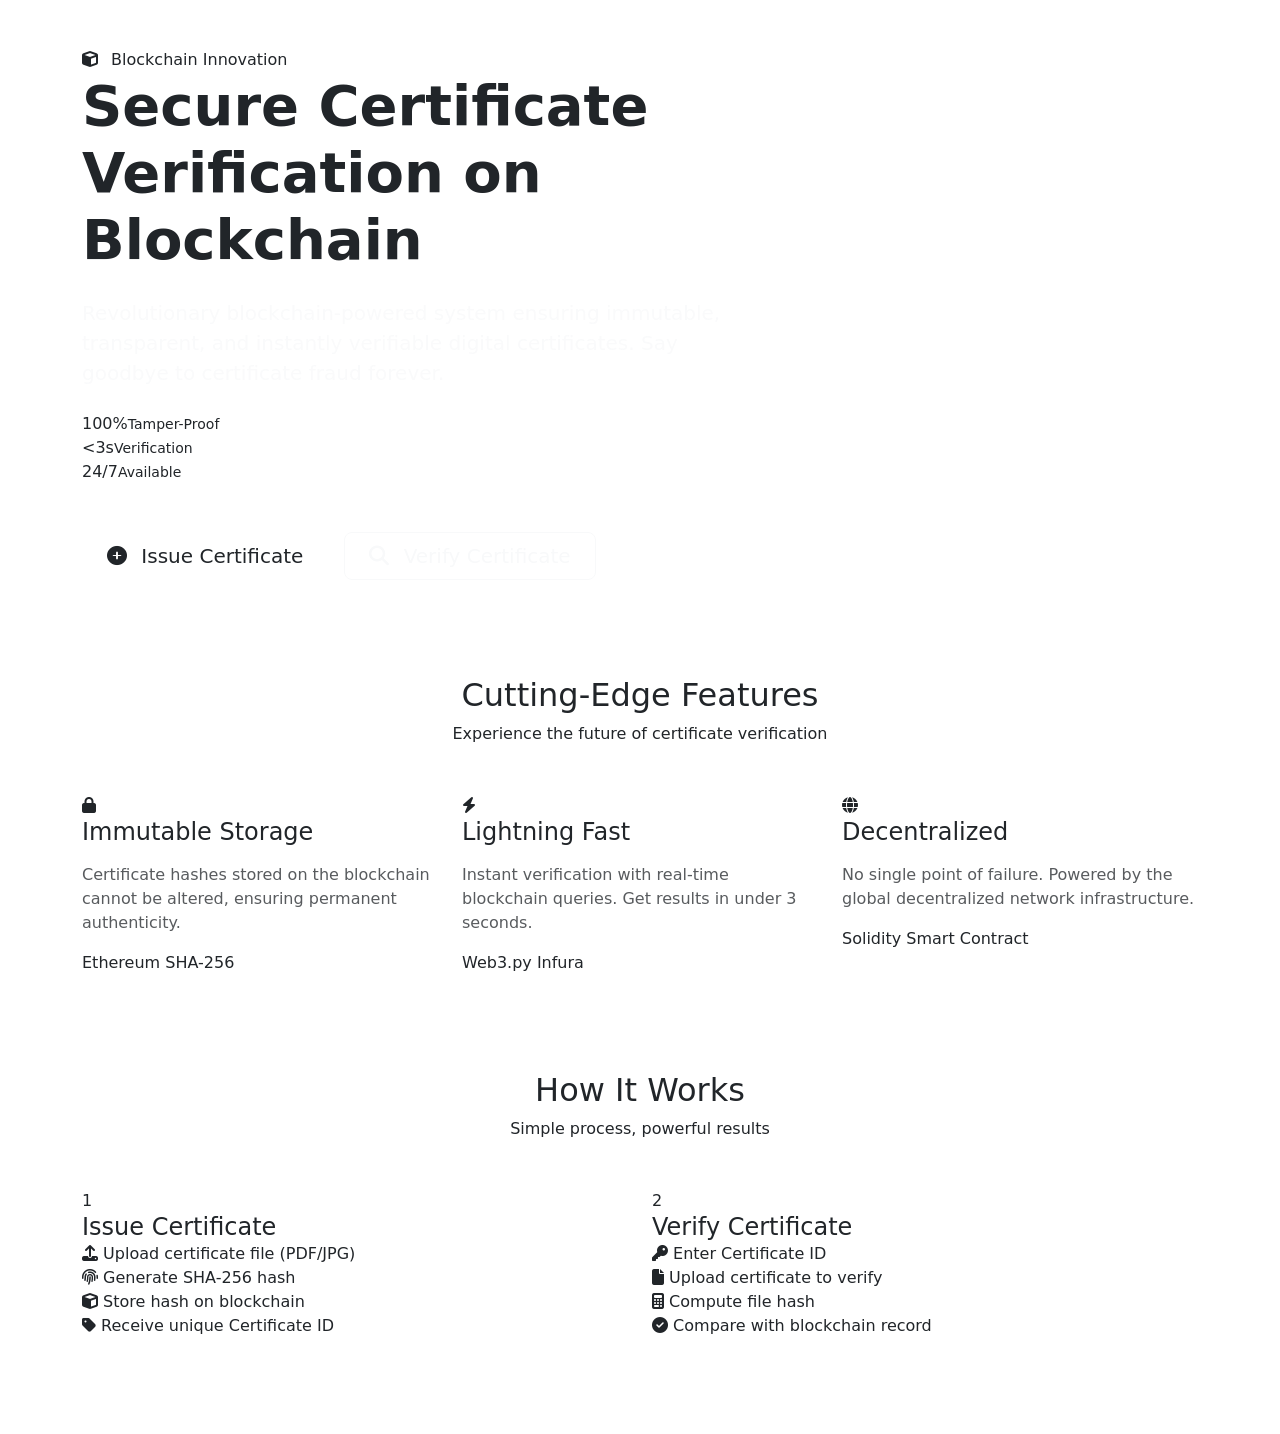
==== index.html @ f1cf45fb "Create index.html" ====
<!DOCTYPE html>
<html lang="en">
<head>
  <meta charset="UTF-8">
  <meta name="viewport" content="width=device-width, initial-scale=1.0">
  <title>SECURE-Cert - Blockchain Certificate Verification</title>

  <!-- Bootstrap 5 CSS -->
  <link href="https://cdn.jsdelivr.net/npm/bootstrap@5.3.3/dist/css/bootstrap.min.css" rel="stylesheet">
  <!-- FontAwesome Icons -->
  <link rel="stylesheet" href="https://cdnjs.cloudflare.com/ajax/libs/font-awesome/6.4.0/css/all.min.css">
  <!-- AOS Animation Library -->
  <link href="https://unpkg.com/aos@2.3.1/dist/aos.css" rel="stylesheet">
  <!-- Your Custom Style -->
  <link rel="stylesheet" href="style.css">
</head>
<body>

  <!-- Hero Section -->
  <section class="hero-section position-relative">
    <!-- 3D Animated Background -->
    <div class="animation-bg d-none d-md-block">
      <div class="icontainer">
        <div class="holder"><div class="box"></div></div>
        <div class="holder"><div class="box"></div></div>
        <div class="holder"><div class="box"></div></div>
      </div>
    </div>

    <div class="container position-relative" style="z-index: 2;">
      <div class="row align-items-center min-vh-75 py-5">
        <div class="col-lg-7" data-aos="fade-right">
          <div class="hero-badge">
            <i class="fas fa-cube me-2"></i> Blockchain Innovation
          </div>
          
          <h1 class="display-4 fw-bold mb-4">
            Secure Certificate <br>
            <span class="gradient-text">Verification</span> on Blockchain
          </h1>
          
          <p class="lead mb-4 text-light opacity-75">
            Revolutionary blockchain-powered system ensuring immutable, transparent, and instantly verifiable digital certificates. Say goodbye to certificate fraud forever.
          </p>
          
          <div class="hero-stats mb-5">
            <div class="stat"><span class="stat-number">100%</span><small>Tamper-Proof</small></div>
            <div class="stat"><span class="stat-number">&lt;3s</span><small>Verification</small></div>
            <div class="stat"><span class="stat-number">24/7</span><small>Available</small></div>
          </div>
          
          <div class="d-flex gap-3 flex-wrap">
            <a href="issue.html" class="btn hero-btn btn-lg px-4">
              <i class="fas fa-plus-circle me-2"></i> Issue Certificate
            </a>
            <a href="verify.html" class="btn btn-outline-light btn-lg px-4">
              <i class="fas fa-search me-2"></i> Verify Certificate
            </a>
          </div>
        </div>
      </div>
    </div>
  </section>

  <!-- Features Section -->
  <section class="py-5" style="background-color: var(--black-bg);">
    <div class="container">
      <div class="text-center mb-5" data-aos="fade-up">
        <h2 class="section-title">Cutting-Edge Features</h2>
        <p class="section-subtitle">Experience the future of certificate verification</p>
      </div>
      
      <div class="row g-4">
        <div class="col-lg-4 col-md-6" data-aos="fade-up" data-aos-delay="100">
          <div class="feature-card">
            <i class="fas fa-lock feature-icon"></i>
            <h4 class="mb-3">Immutable Storage</h4>
            <p class="opacity-75">Certificate hashes stored on the blockchain cannot be altered, ensuring permanent authenticity.</p>
            <div class="mt-3">
              <span class="tech-tag">Ethereum</span>
              <span class="tech-tag">SHA-256</span>
            </div>
          </div>
        </div>
        
        <div class="col-lg-4 col-md-6" data-aos="fade-up" data-aos-delay="200">
          <div class="feature-card">
            <i class="fas fa-bolt feature-icon"></i>
            <h4 class="mb-3">Lightning Fast</h4>
            <p class="opacity-75">Instant verification with real-time blockchain queries. Get results in under 3 seconds.</p>
            <div class="mt-3">
              <span class="tech-tag">Web3.py</span>
              <span class="tech-tag">Infura</span>
            </div>
          </div>
        </div>
        
        <div class="col-lg-4 col-md-6" data-aos="fade-up" data-aos-delay="300">
          <div class="feature-card">
            <i class="fas fa-globe feature-icon"></i>
            <h4 class="mb-3">Decentralized</h4>
            <p class="opacity-75">No single point of failure. Powered by the global decentralized network infrastructure.</p>
            <div class="mt-3">
              <span class="tech-tag">Solidity</span>
              <span class="tech-tag">Smart Contract</span>
            </div>
          </div>
        </div>
      </div>
    </div>
  </section>

  <!-- How It Works Section -->
  <section class="py-5" style="background-color: var(--black-bg);">
    <div class="container pb-5">
      <div class="text-center mb-5" data-aos="fade-up">
        <h2 class="section-title">How It Works</h2>
        <p class="section-subtitle">Simple process, powerful results</p>
      </div>
      
      <div class="row g-4">
        <!-- Issue Process -->
        <div class="col-lg-6" data-aos="fade-right">
          <div class="process-card">
            <div class="process-header">
              <div class="process-number">1</div>
              <h4 class="m-0">Issue Certificate</h4>
            </div>
            <div class="step"><i class="fas fa-upload step-icon"></i> Upload certificate file (PDF/JPG)</div>
            <div class="step"><i class="fas fa-fingerprint step-icon"></i> Generate SHA-256 hash</div>
            <div class="step"><i class="fas fa-cube step-icon"></i> Store hash on blockchain</div>
            <div class="step mb-0"><i class="fas fa-tag step-icon"></i> Receive unique Certificate ID</div>
          </div>
        </div>
        
        <!-- Verify Process -->
        <div class="col-lg-6" data-aos="fade-left">
          <div class="process-card">
            <div class="process-header">
              <div class="process-number">2</div>
              <h4 class="m-0">Verify Certificate</h4>
            </div>
            <div class="step"><i class="fas fa-key step-icon"></i> Enter Certificate ID</div>
            <div class="step"><i class="fas fa-file step-icon"></i> Upload certificate to verify</div>
            <div class="step"><i class="fas fa-calculator step-icon"></i> Compute file hash</div>
            <div class="step mb-0"><i class="fas fa-check-circle step-icon"></i> Compare with blockchain record</div>
          </div>
        </div>
      </div>
    </div>
  </section>

  <!-- Scripts -->
  <script src="https://cdn.jsdelivr.net/npm/bootstrap@5.3.3/dist/js/bootstrap.bundle.min.js"></script>
  <script src="https://unpkg.com/aos@2.3.1/dist/aos.js"></script>
  <script>
    AOS.init({
      duration: 800,
      once: true
    });
  </script>
</body>
</html>
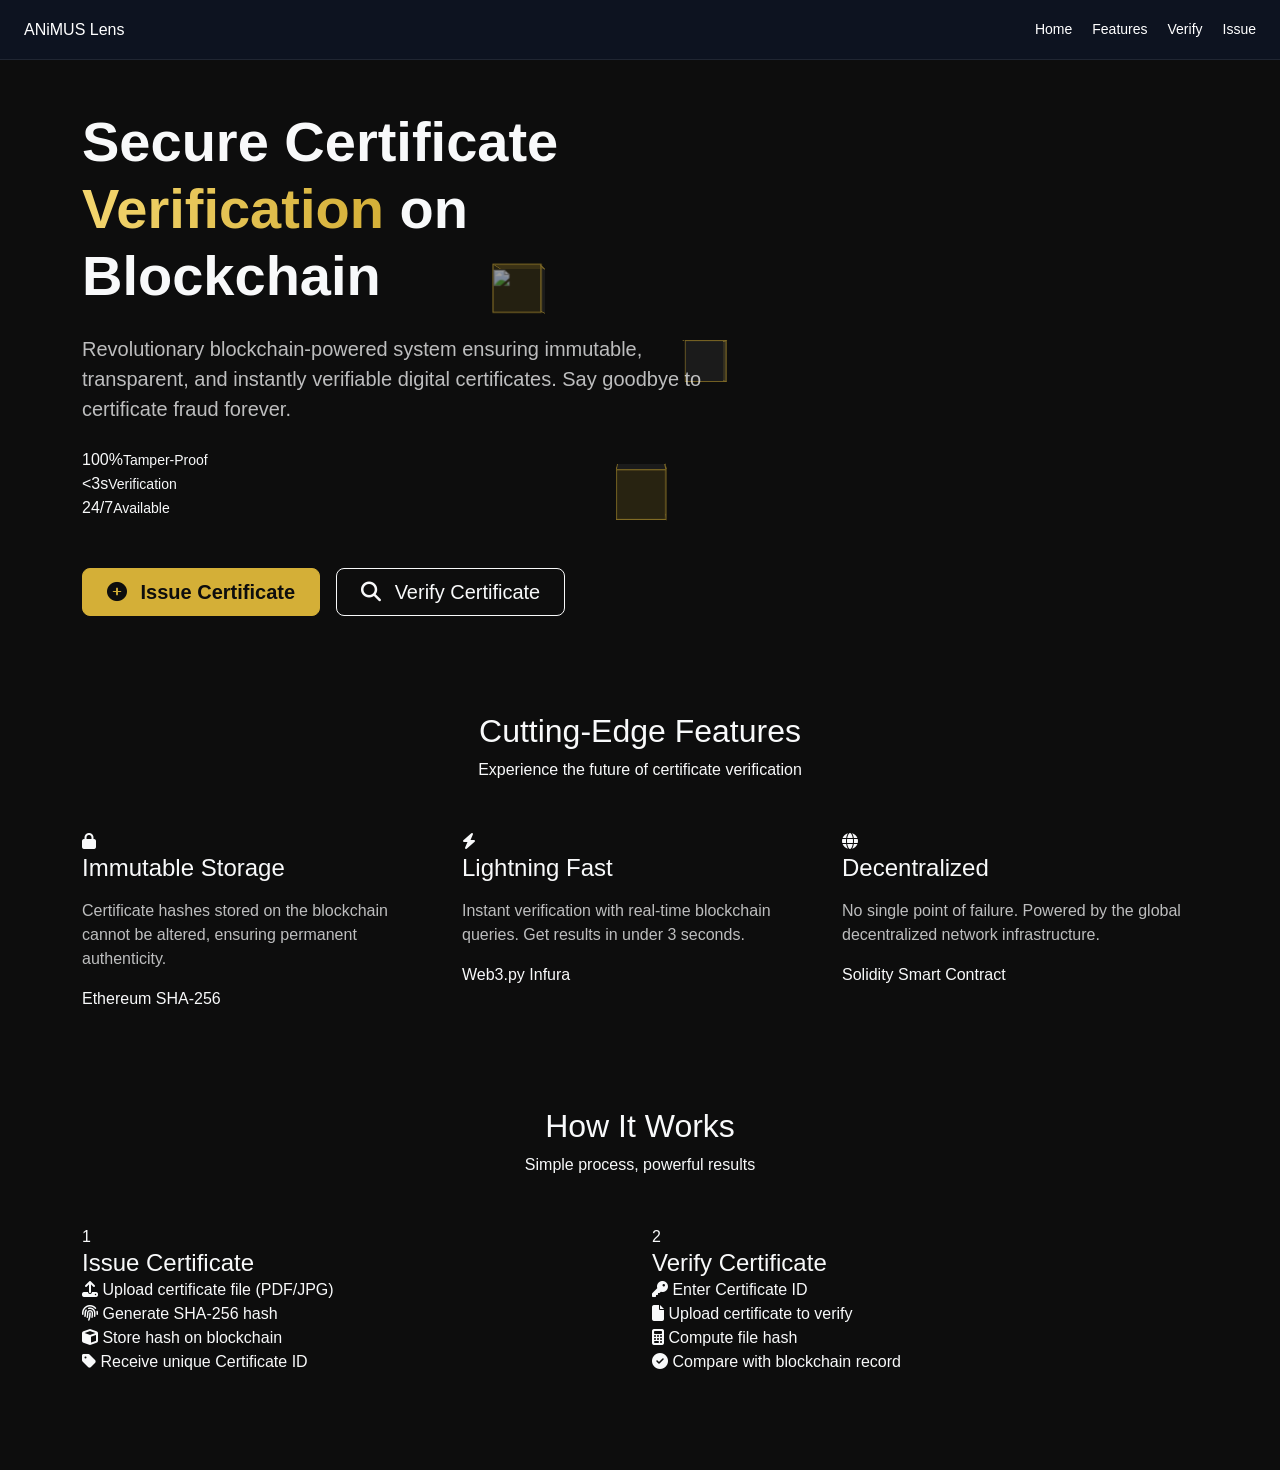
==== commit dc82ead4: "removed ai slops Added a menubar with navigation links and updated the hero section." ====
--- a/index.html
+++ b/index.html
@@ -15,13 +15,22 @@
   <link rel="stylesheet" href="style.css">
 </head>
 <body>
+  <div class="menubar" style="width:100%; height:60px; background:#0d1320; border-bottom:1px solid rgba(255,255,255,0.08); display:flex; align-items:center; justify-content:space-between; padding:0 24px; box-sizing:border-box; color:#fff;">
+    <div>ANiMUS Lens</div>
+    <div style="display:flex; gap:20px; font-size:14px;">
+      <span>Home</span>
+      <span>Features</span>
+      <span>Verify</span>
+      <span>Issue</span>
+    </div>
+  </div>
 
   <!-- Hero Section -->
   <section class="hero-section position-relative">
     <!-- 3D Animated Background -->
     <div class="animation-bg d-none d-md-block">
       <div class="icontainer">
-        <div class="holder"><div class="box"></div></div>
+        <div class="holder"><div class="box"><img src="animus_logo.png"></div></div>
         <div class="holder"><div class="box"></div></div>
         <div class="holder"><div class="box"></div></div>
       </div>
@@ -30,10 +39,6 @@
     <div class="container position-relative" style="z-index: 2;">
       <div class="row align-items-center min-vh-75 py-5">
         <div class="col-lg-7" data-aos="fade-right">
-          <div class="hero-badge">
-            <i class="fas fa-cube me-2"></i> Blockchain Innovation
-          </div>
-          
           <h1 class="display-4 fw-bold mb-4">
             Secure Certificate <br>
             <span class="gradient-text">Verification</span> on Blockchain
--- a/style.css
+++ b/style.css
@@ -0,0 +1,1263 @@
+/* =========================================
+   Theme Variables (Gold, Black, White)
+========================================= */
+:root {
+  --black-bg: #0d0d0d;
+  --black-card: #171717;
+  --black-elevated: #212121;
+  --white-text: #f8f9fa;
+  --gold-primary: #d4af37;
+  --gold-light: #f3d56e;
+  --gold-dark: #aa8c2c;
+  --transition: all 0.3s ease;
+}
+
+body {
+  background-color: var(--black-bg);
+  color: var(--white-text);
+  font-family: 'Segoe UI', -apple-system, BlinkMacSystemFont, Roboto, sans-serif;
+  overflow-x: hidden;
+  margin: 0;
+}
+
+/* =========================================
+   Typography & Shared Utilities
+========================================= */
+.gradient-text {
+  background: linear-gradient(90deg, var(--gold-light), var(--gold-primary));
+  -webkit-background-clip: text;
+  background-clip: text;
+  -webkit-text-fill-color: transparent;
+  color: transparent;
+}
+
+.hero-badge {
+  display: inline-block;
+  padding: 0.5rem 1.25rem;
+  background: rgba(212, 175, 55, 0.1);
+  color: var(--gold-primary);
+  border: 1px solid var(--gold-primary);
+  border-radius: 50px;
+  margin-bottom: 1.25rem;
+  font-weight: 600;
+  font-size: 0.9rem;
+  letter-spacing: 0.5px;
+}
+
+.hero-btn {
+  background: var(--gold-primary);
+  color: var(--black-bg);
+  border: 1px solid var(--gold-primary);
+  font-weight: 600;
+  transition: var(--transition);
+}
+
+.hero-btn:hover:not(:disabled) {
+  background: var(--gold-light);
+  border-color: var(--gold-light);
+  color: #000;
+  transform: translateY(-2px);
+  box-shadow: 0 6px 20px rgba(212, 175, 55, 0.3);
+}
+
+.hero-btn:disabled {
+  background: #333333;
+  border-color: #444444;
+  color: #777777;
+  cursor: not-allowed;
+}
+
+/* =========================================
+   Hero & 3D Animation Background
+========================================= */
+.animation-hero {
+  position: relative;
+  width: 100%;
+  background: linear-gradient(180deg, #050505 0%, var(--black-bg) 100%);
+  overflow: hidden;
+  display: flex;
+  flex-direction: column;
+  justify-content: center;
+  align-items: center;
+  padding: 5rem 1rem;
+  min-height: 48vh;
+}
+
+.animation-bg {
+  position: absolute;
+  top: 0;
+  left: 0;
+  width: 100%;
+  height: 100%;
+  z-index: 0;
+  pointer-events: none;
+  opacity: 0.6;
+}
+
+.icontainer {
+  position: absolute;
+  top: 50%;
+  left: 50%;
+  transform: translate(-50%, -50%);
+  perspective: 1000px;
+  transform-style: preserve-3d;
+  width: 18em;
+  height: 18em;
+}
+
+.holder {
+  position: absolute;
+  top: 50%;
+  left: 50%;
+  transform-style: preserve-3d;
+  width: 100%;
+  height: 100%;
+}
+
+.holder:nth-child(1) { transform: translate(-50%, -50%) translate3d(0, 3em, 1.5em); }
+.holder:nth-child(2) { transform: translate(-50%, -50%) rotateY(-90deg) rotateX(90deg) translate3d(0, 3em, 1.5em); }
+.holder:nth-child(3) { transform: translate(-50%, -50%) rotateZ(-90deg) rotateX(-90deg) translate3d(0, 3em, 1.5em); }
+
+.box {
+  position: absolute;
+  top: 0;
+  left: 0;
+  transform-style: preserve-3d;
+  animation: ani-box 6s infinite ease-in-out;
+  width: 3em;
+  height: 3em;
+  background-color: rgba(212, 175, 55, 0.2);
+  border: 1px solid var(--gold-primary);
+}
+
+.box:before,
+.box:after {
+  content: "";
+  position: absolute;
+  width: 100%;
+  height: 100%;
+  border: 1px solid var(--gold-primary);
+}
+
+.box:before {
+  background-color: rgba(255, 255, 255, 0.1);
+  left: 100%;
+  bottom: 0;
+  transform: rotateY(90deg);
+  transform-origin: 0 50%;
+}
+
+.box:after {
+  background-color: rgba(170, 140, 44, 0.3);
+  left: 0;
+  bottom: 100%;
+  transform: rotateX(90deg);
+  transform-origin: 0 100%;
+}
+
+@keyframes ani-box {
+  0%, 100% { transform: translate3d(0, 0, 0) scale3d(1, 1, 1); }
+  16.66% { transform: translate3d(-3em, 0, 0) scale3d(0.85, 0.85, 1.1); }
+  33.33% { transform: translate3d(-3em, -3em, 0) scale3d(1.1, 0.85, 0.85); }
+  50% { transform: translate3d(0, -3em, 0) scale3d(0.85, 1.1, 0.85); }
+  66.66% { transform: translate3d(0, -3em, -3em) scale3d(0.85, 0.85, 1.1); }
+  83.33% { transform: translate3d(0, 0, -3em) scale3d(1.1, 0.85, 0.85); }
+}
+
+.hero-title {
+  font-size: clamp(2rem, 5vw, 3rem);
+  font-weight: 800;
+  color: var(--white-text);
+  margin-bottom: 0.5rem;
+}
+
+.hero-subtitle {
+  font-size: 1.1rem;
+  color: var(--gold-primary);
+  opacity: 0.9;
+  max-width: 600px;
+  margin: 0 auto;
+}
+
+/* =========================================
+   Form Container & Components
+========================================= */
+.form-container {
+  background: var(--black-card);
+  border: 1px solid rgba(212, 175, 55, 0.2);
+  border-radius: 16px;
+  padding: 2.5rem;
+  box-shadow: 0 15px 40px rgba(0, 0, 0, 0.7);
+  position: relative;
+}
+
+.form-icon {
+  font-size: 2.5rem;
+  color: var(--gold-primary);
+}
+
+.form-label {
+  color: var(--white-text);
+  font-weight: 600;
+  font-size: 0.95rem;
+  margin-bottom: 0.5rem;
+}
+
+.custom-input {
+  background-color: var(--black-elevated) !important;
+  border: 1px solid rgba(255, 255, 255, 0.12) !important;
+  color: var(--white-text) !important;
+  border-radius: 8px;
+  padding: 0.8rem 1rem;
+  transition: var(--transition);
+}
+
+.custom-input:focus {
+  border-color: var(--gold-primary) !important;
+  box-shadow: 0 0 10px rgba(212, 175, 55, 0.2) !important;
+}
+
+.custom-input::placeholder {
+  color: rgba(255, 255, 255, 0.3);
+}
+
+.form-help {
+  font-size: 0.8rem;
+  color: rgba(255, 255, 255, 0.45);
+  margin-top: 0.4rem;
+}
+
+/* Drag and Drop Zone */
+.file-upload-area {
+  border: 2px dashed rgba(212, 175, 55, 0.35);
+  border-radius: 12px;
+  padding: 2.5rem 1.5rem;
+  text-align: center;
+  background: rgba(212, 175, 55, 0.02);
+  cursor: pointer;
+  transition: var(--transition);
+}
+
+.file-upload-area:hover,
+.file-upload-area.active {
+  border-color: var(--gold-primary);
+  background: rgba(212, 175, 55, 0.07);
+}
+
+.upload-icon {
+  font-size: 2.8rem;
+  color: var(--gold-primary);
+  margin-bottom: 0.75rem;
+}
+
+.file-types {
+  font-size: 0.8rem;
+  color: rgba(255, 255, 255, 0.4);
+}
+
+.file-preview {
+  display: flex;
+  align-items: center;
+  justify-content: space-between;
+  padding: 0.75rem 1rem;
+  background: var(--black-elevated);
+  border: 1px solid rgba(212, 175, 55, 0.3);
+  border-radius: 8px;
+}
+
+.btn-remove {
+  background: transparent;
+  border: none;
+  color: #ff6b6b;
+  cursor: pointer;
+  font-size: 1.1rem;
+  transition: var(--transition);
+}
+
+.btn-remove:hover {
+  color: #ff2a2a;
+}
+
+/* =========================================
+   Overlays & Notifications
+========================================= */
+.processing-overlay {
+  position: absolute;
+  top: 0;
+  left: 0;
+  width: 100%;
+  height: 100%;
+  background: rgba(13, 13, 13, 0.95);
+  border-radius: 16px;
+  display: flex;
+  align-items: center;
+  justify-content: center;
+  z-index: 10;
+  backdrop-filter: blur(4px);
+}
+
+.processing-content {
+  text-align: center;
+  max-width: 380px;
+  padding: 1.5rem;
+}
+
+.spinner {
+  width: 48px;
+  height: 48px;
+  border: 4px solid rgba(212, 175, 55, 0.2);
+  border-top-color: var(--gold-primary);
+  border-radius: 50%;
+  animation: spin 0.9s linear infinite;
+  margin: 0 auto;
+}
+
+@keyframes spin {
+  to { transform: rotate(360deg); }
+}
+
+.processing-steps .step {
+  font-size: 0.9rem;
+  color: rgba(255, 255, 255, 0.5);
+  padding: 0.4rem 0;
+}
+
+.processing-steps .step.active {
+  color: var(--gold-light);
+  font-weight: 600;
+}
+
+.custom-toast {
+  padding: 1rem;
+  border-radius: 8px;
+  margin-top: 1rem;
+}
+
+.custom-toast.success {
+  background: rgba(212, 175, 55, 0.1);
+  border: 1px solid var(--gold-primary);
+  color: var(--gold-light);
+}
+
+.custom-toast.error {
+  background: rgba(220, 53, 69, 0.15);
+  border: 1px solid #dc3545;
+  color: #ff8585;
+}
+
+.toast-close-btn {
+  background: transparent;
+  border: none;
+  color: inherit;
+  font-size: 1.25rem;
+  line-height: 1;
+  cursor: pointer;
+}
+
+/* =========================================
+   Verify Page & Forensics Styles
+========================================= */
+.verify-wrap {
+  max-width: 760px;
+  margin: 0 auto;
+}
+
+.verify-card {
+  background: var(--black-card);
+  border: 1px solid rgba(212, 175, 55, 0.2);
+  border-radius: 16px;
+  padding: 2.5rem;
+  box-shadow: 0 15px 40px rgba(0, 0, 0, 0.7);
+  margin-bottom: 2rem;
+  color: var(--white-text);
+  position: relative;
+}
+
+.meta-box {
+  background: var(--black-elevated);
+  border-radius: 10px;
+  padding: 1.5rem;
+  margin-bottom: 1.5rem;
+  border: 1px solid rgba(255, 255, 255, 0.08);
+  word-break: break-all;
+}
+
+.meta-row {
+  margin-bottom: 0.85rem;
+  font-size: 0.95rem;
+}
+
+.meta-row:last-child {
+  margin-bottom: 0;
+}
+
+.meta-row strong {
+  color: var(--gold-light);
+  display: inline-block;
+  margin-bottom: 0.2rem;
+}
+
+.meta-box code {
+  color: #e2e8f0;
+  background: rgba(0, 0, 0, 0.4);
+  padding: 0.2rem 0.5rem;
+  border-radius: 4px;
+  border: 1px solid rgba(255, 255, 255, 0.05);
+}
+
+.forensic-panel {
+  background: rgba(212, 175, 55, 0.04);
+  border: 1px solid rgba(212, 175, 55, 0.25);
+  border-radius: 10px;
+  padding: 1.5rem;
+}
+
+.score-badge {
+  background: rgba(212, 175, 55, 0.2);
+  color: var(--gold-light);
+  border: 1px solid var(--gold-primary);
+  padding: 0.25rem 0.65rem;
+  border-radius: 6px;
+  font-weight: 700;
+}
+
+.text-valid {
+  color: #4ade80 !important;
+}
+
+.text-invalid {
+  color: #f87171 !important;
+}
+
+/* =========================================
+   Layout & Framework Styles (Gold, Black, White)
+========================================= */
+
+/* --- Loading Screen --- */
+.loading-screen {
+  position: fixed;
+  inset: 0;
+  background: var(--black-bg);
+  z-index: 99999;
+  display: flex;
+  justify-content: center;
+  align-items: center;
+  transition: opacity 0.5s ease, visibility 0.5s ease;
+}
+
+.loading-screen.fade-out {
+  opacity: 0;
+  visibility: hidden;
+}
+
+.loading-content {
+  text-align: center;
+  color: var(--white-text);
+}
+
+.loading-logo {
+  margin-bottom: 1.5rem;
+}
+
+.loading-logo span {
+  display: block;
+  font-size: 1.75rem;
+  font-weight: 800;
+  color: var(--white-text);
+  margin-top: 0.5rem;
+}
+
+.brand-subtext {
+  font-size: 0.85rem;
+  color: var(--gold-primary);
+  letter-spacing: 1px;
+  text-transform: uppercase;
+}
+
+.loading-spinner {
+  width: 45px;
+  height: 45px;
+  border: 3px solid rgba(212, 175, 55, 0.2);
+  border-top-color: var(--gold-primary);
+  border-radius: 50%;
+  animation: spin 0.8s linear infinite;
+  margin: 1.5rem auto;
+}
+
+/* --- Header / Navbar --- */
+.custom-navbar {
+  background: rgba(13, 13, 13, 0.95);
+  backdrop-filter: blur(10px);
+  border-bottom: 1px solid rgba(212, 175, 55, 0.2);
+  transition: var(--transition);
+  padding: 0.75rem 0;
+}
+
+.brand-text {
+  font-size: 1.25rem;
+  font-weight: 700;
+  color: var(--white-text);
+  line-height: 1.1;
+}
+
+.nav-link {
+  color: rgba(248, 249, 250, 0.75) !important;
+  font-weight: 500;
+  font-size: 0.95rem;
+  display: flex;
+  align-items: center;
+  gap: 0.5rem;
+  transition: var(--transition);
+  padding: 0.5rem 0.85rem !important;
+}
+
+.nav-link:hover,
+.nav-link.active {
+  color: var(--gold-primary) !important;
+  transform: translateY(-1px);
+}
+
+/* --- Mobile Menu Drawer --- */
+.mobile-nav-overlay {
+  position: fixed;
+  inset: 0;
+  background: rgba(0, 0, 0, 0.75);
+  z-index: 1040;
+  opacity: 0;
+  visibility: hidden;
+  transition: var(--transition);
+}
+
+.mobile-nav-overlay.active {
+  opacity: 1;
+  visibility: visible;
+}
+
+.mobile-menu {
+  position: fixed;
+  top: 0;
+  right: -320px;
+  width: 300px;
+  height: 100vh;
+  background: var(--black-card);
+  border-left: 1px solid rgba(212, 175, 55, 0.25);
+  z-index: 1050;
+  display: flex;
+  flex-direction: column;
+  transition: right 0.35s ease;
+  padding: 1.5rem;
+}
+
+.mobile-menu.active {
+  right: 0;
+}
+
+.mobile-menu-header {
+  display: flex;
+  justify-content: space-between;
+  align-items: center;
+  padding-bottom: 1rem;
+  border-bottom: 1px solid rgba(255, 255, 255, 0.1);
+}
+
+.mobile-menu-close {
+  background: transparent;
+  border: none;
+  color: var(--white-text);
+  font-size: 1.25rem;
+  cursor: pointer;
+}
+
+.mobile-menu-items {
+  list-style: none;
+  padding: 1.5rem 0;
+  margin: 0;
+  flex-grow: 1;
+}
+
+.mobile-menu-link {
+  display: flex;
+  align-items: center;
+  justify-content: space-between;
+  padding: 0.8rem 0;
+  color: var(--white-text);
+  text-decoration: none;
+  border-bottom: 1px solid rgba(255, 255, 255, 0.05);
+  transition: var(--transition);
+}
+
+.mobile-menu-link:hover {
+  color: var(--gold-primary);
+}
+
+.menu-title {
+  font-weight: 600;
+  font-size: 1rem;
+}
+
+.menu-subtitle {
+  font-size: 0.75rem;
+  color: rgba(255, 255, 255, 0.45);
+}
+
+.menu-icon {
+  color: var(--gold-primary);
+  margin-right: 1rem;
+  font-size: 1.1rem;
+}
+
+/* --- Status Indicator --- */
+.status-indicator {
+  display: inline-flex;
+  align-items: center;
+  gap: 0.5rem;
+  font-size: 0.85rem;
+}
+
+.status-dot {
+  width: 8px;
+  height: 8px;
+  border-radius: 50%;
+  display: inline-block;
+}
+
+.status-dot.online {
+  background-color: var(--gold-primary);
+  box-shadow: 0 0 8px var(--gold-primary);
+}
+
+.status-dot.offline {
+  background-color: #ef4444;
+  box-shadow: 0 0 8px #ef4444;
+}
+
+/* --- Back To Top --- */
+.back-to-top {
+  position: fixed;
+  bottom: 30px;
+  right: 30px;
+  width: 44px;
+  height: 44px;
+  background: var(--gold-primary);
+  color: var(--black-bg);
+  border: none;
+  border-radius: 50%;
+  display: flex;
+  align-items: center;
+  justify-content: center;
+  cursor: pointer;
+  opacity: 0;
+  visibility: hidden;
+  transition: var(--transition);
+  z-index: 1000;
+  box-shadow: 0 4px 15px rgba(0, 0, 0, 0.4);
+}
+
+.back-to-top.visible {
+  opacity: 1;
+  visibility: visible;
+}
+
+.back-to-top:hover {
+  background: var(--gold-light);
+  transform: translateY(-3px);
+}
+
+/* --- Footer --- */
+.custom-footer {
+  background: #080808;
+  border-top: 1px solid rgba(212, 175, 55, 0.2);
+  color: var(--white-text);
+  padding: 4rem 0 2rem 0;
+  margin-top: auto;
+}
+
+.footer-heading {
+  color: var(--gold-primary);
+  font-weight: 700;
+  font-size: 1.05rem;
+  margin-bottom: 1.25rem;
+  text-transform: uppercase;
+  letter-spacing: 0.5px;
+}
+
+.footer-links {
+  list-style: none;
+  padding: 0;
+  margin: 0;
+}
+
+.footer-links li {
+  margin-bottom: 0.6rem;
+}
+
+.footer-links a {
+  color: rgba(255, 255, 255, 0.65);
+  text-decoration: none;
+  font-size: 0.9rem;
+  transition: var(--transition);
+}
+
+.footer-links a:hover {
+  color: var(--gold-primary);
+  padding-left: 4px;
+}
+
+.social-link {
+  display: inline-flex;
+  align-items: center;
+  justify-content: center;
+  width: 36px;
+  height: 36px;
+  border-radius: 50%;
+  border: 1px solid rgba(212, 175, 55, 0.4);
+  color: var(--gold-primary);
+  margin-right: 0.5rem;
+  text-decoration: none;
+  transition: var(--transition);
+}
+
+.social-link:hover {
+  background: var(--gold-primary);
+  color: var(--black-bg);
+}
+
+.tech-badge {
+  background: var(--black-card);
+  border: 1px solid rgba(212, 175, 55, 0.3);
+  color: var(--gold-light);
+  font-size: 0.75rem;
+  padding: 0.2rem 0.5rem;
+  border-radius: 4px;
+  display: inline-block;
+  margin: 0.2rem 0.2rem 0.2rem 0;
+}
+
+.footer-divider {
+  border-color: rgba(255, 255, 255, 0.08);
+  margin: 2.5rem 0 1.5rem 0;
+}
+
+.footer-copyright {
+  color: rgba(255, 255, 255, 0.45);
+  font-size: 0.85rem;
+  margin: 0;
+}
+
+/* =========================================
+   Help, Tutorials, FAQ & Support Styles
+========================================= */
+
+/* --- Breadcrumbs --- */
+.breadcrumb-custom {
+  background: rgba(212, 175, 55, 0.05);
+  padding: 1rem 0;
+  border-bottom: 1px solid rgba(212, 175, 55, 0.15);
+}
+
+.breadcrumb-custom .breadcrumb {
+  background: transparent;
+  margin: 0;
+}
+
+.breadcrumb-custom .breadcrumb-item a {
+  color: var(--gold-light);
+  text-decoration: none;
+}
+
+.breadcrumb-custom .breadcrumb-item.active {
+  color: rgba(255, 255, 255, 0.6);
+}
+
+/* --- Search Bar Component --- */
+.search-box {
+  max-width: 580px;
+  margin: 2rem auto 0;
+  position: relative;
+  z-index: 5;
+}
+
+.search-input-wrapper {
+  position: relative;
+}
+
+.search-box input {
+  width: 100%;
+  padding: 1rem 3.5rem 1rem 1.5rem;
+  border-radius: 50px;
+  font-size: 1rem;
+  background: var(--black-card);
+  border: 1px solid rgba(212, 175, 55, 0.3);
+  color: var(--white-text);
+  outline: none;
+  transition: var(--transition);
+  box-shadow: 0 10px 30px rgba(0, 0, 0, 0.5);
+}
+
+.search-box input:focus {
+  border-color: var(--gold-primary);
+  box-shadow: 0 0 15px rgba(212, 175, 55, 0.3);
+}
+
+.search-box input::placeholder {
+  color: rgba(255, 255, 255, 0.4);
+}
+
+.search-box i.search-icon {
+  position: absolute;
+  right: 1.5rem;
+  top: 50%;
+  transform: translateY(-50%);
+  color: var(--gold-primary);
+  font-size: 1.1rem;
+}
+
+.search-results {
+  background: var(--black-card);
+  border: 1px solid var(--gold-primary);
+  border-radius: 12px;
+  padding: 0.75rem;
+  margin-top: 0.75rem;
+  display: none;
+  position: absolute;
+  top: 100%;
+  left: 0;
+  right: 0;
+  z-index: 1000;
+  box-shadow: 0 15px 35px rgba(0, 0, 0, 0.8);
+  max-height: 280px;
+  overflow-y: auto;
+}
+
+.search-result-item {
+  padding: 0.75rem 1rem;
+  border-radius: 8px;
+  cursor: pointer;
+  text-align: left;
+  transition: var(--transition);
+}
+
+.search-result-item:hover {
+  background: rgba(212, 175, 55, 0.1);
+}
+
+.search-result-title {
+  font-weight: 600;
+  color: var(--gold-light);
+  font-size: 0.95rem;
+}
+
+.search-result-desc {
+  color: rgba(255, 255, 255, 0.6);
+  font-size: 0.85rem;
+}
+
+/* --- Help Cards --- */
+.help-card {
+  background: var(--black-card);
+  border: 1px solid rgba(255, 255, 255, 0.08);
+  border-radius: 14px;
+  padding: 2rem;
+  height: 100%;
+  transition: var(--transition);
+  position: relative;
+}
+
+.help-card:hover {
+  border-color: var(--gold-primary);
+  transform: translateY(-5px);
+  box-shadow: 0 10px 30px rgba(212, 175, 55, 0.15);
+}
+
+.help-card-icon {
+  width: 55px;
+  height: 55px;
+  background: rgba(212, 175, 55, 0.1);
+  border: 1px solid var(--gold-primary);
+  border-radius: 50%;
+  display: flex;
+  align-items: center;
+  justify-content: center;
+  color: var(--gold-primary);
+  font-size: 1.4rem;
+  margin-bottom: 1.25rem;
+}
+
+.help-link {
+  color: var(--gold-light);
+  text-decoration: none;
+  font-weight: 600;
+  display: inline-flex;
+  align-items: center;
+  gap: 0.5rem;
+  transition: var(--transition);
+}
+
+.help-link:hover {
+  color: #fff;
+  transform: translateX(4px);
+}
+
+/* --- Tutorial Cards --- */
+.tutorial-card {
+  background: var(--black-card);
+  border: 1px solid rgba(212, 175, 55, 0.2);
+  border-radius: 14px;
+  padding: 2rem;
+  margin-bottom: 2rem;
+}
+
+.tutorial-header {
+  display: flex;
+  align-items: center;
+  gap: 1rem;
+  margin-bottom: 1.5rem;
+}
+
+.tutorial-number {
+  width: 40px;
+  height: 40px;
+  background: var(--gold-primary);
+  color: #000;
+  border-radius: 50%;
+  display: flex;
+  align-items: center;
+  justify-content: center;
+  font-weight: 700;
+}
+
+.tutorial-steps {
+  list-style: none;
+  padding: 0;
+  margin: 0;
+}
+
+.tutorial-steps li {
+  padding: 0.85rem 0;
+  border-bottom: 1px solid rgba(255, 255, 255, 0.08);
+  color: rgba(255, 255, 255, 0.8);
+  display: flex;
+  align-items: flex-start;
+  gap: 0.75rem;
+  cursor: pointer;
+  transition: var(--transition);
+}
+
+.tutorial-steps li:hover {
+  color: var(--gold-light);
+}
+
+.tutorial-steps li:last-child {
+  border-bottom: none;
+}
+
+.tutorial-steps li i {
+  color: var(--gold-primary);
+  margin-top: 0.25rem;
+}
+
+/* --- FAQ Accordion --- */
+.faq-item {
+  background: var(--black-card);
+  border: 1px solid rgba(255, 255, 255, 0.08);
+  border-radius: 10px;
+  margin-bottom: 1rem;
+  overflow: hidden;
+  transition: var(--transition);
+}
+
+.faq-item:hover {
+  border-color: var(--gold-primary);
+}
+
+.faq-question {
+  padding: 1.25rem 1.5rem;
+  cursor: pointer;
+  display: flex;
+  justify-content: space-between;
+  align-items: center;
+  font-weight: 600;
+  color: var(--white-text);
+  background: none;
+  border: none;
+  width: 100%;
+  text-align: left;
+}
+
+.faq-question i {
+  color: var(--gold-primary);
+  transition: var(--transition);
+}
+
+.faq-question.active i {
+  transform: rotate(180deg);
+}
+
+.faq-answer {
+  padding: 0 1.5rem;
+  max-height: 0;
+  overflow: hidden;
+  transition: max-height 0.35s ease-out, padding 0.35s ease-out;
+}
+
+.faq-answer.active {
+  padding: 0 1.5rem 1.5rem;
+  max-height: 250px;
+}
+
+.faq-answer p {
+  color: rgba(255, 255, 255, 0.7);
+  margin: 0;
+  line-height: 1.6;
+}
+
+/* --- Contact Support Section --- */
+.contact-card {
+  background: var(--black-card);
+  border: 1px solid rgba(212, 175, 55, 0.2);
+  border-radius: 12px;
+  padding: 2.5rem 1.5rem;
+  text-align: center;
+  transition: var(--transition);
+  height: 100%;
+}
+
+.contact-card:hover {
+  border-color: var(--gold-primary);
+  transform: translateY(-4px);
+  box-shadow: 0 10px 25px rgba(212, 175, 55, 0.15);
+}
+
+.contact-icon {
+  width: 55px;
+  height: 55px;
+  background: rgba(212, 175, 55, 0.1);
+  border: 1px solid var(--gold-primary);
+  border-radius: 50%;
+  display: flex;
+  align-items: center;
+  justify-content: center;
+  margin: 0 auto 1.25rem;
+  color: var(--gold-primary);
+  font-size: 1.3rem;
+}
+
+.contact-link {
+  color: var(--gold-light);
+  text-decoration: none;
+  font-weight: 600;
+  transition: var(--transition);
+}
+
+.contact-link:hover {
+  color: #fff;
+  text-decoration: underline;
+}
+
+.status-badge {
+  display: inline-flex;
+  align-items: center;
+  padding: 0.45rem 1rem;
+  border-radius: 50px;
+  font-weight: 600;
+  font-size: 0.85rem;
+  margin-bottom: 1.5rem;
+}
+
+.status-online {
+  background: rgba(212, 175, 55, 0.1);
+  color: var(--gold-light);
+  border: 1px solid var(--gold-primary);
+}
+
+.status-maintenance {
+  background: rgba(239, 68, 68, 0.15);
+  color: #f87171;
+  border: 1px solid #ef4444;
+}
+
+/* =========================================
+   Contract Info Component Styles
+========================================= */
+.info-card {
+  background: var(--black-card);
+  border: 1px solid rgba(212, 175, 55, 0.2);
+  border-radius: 14px;
+  padding: 2rem;
+  margin-bottom: 2rem;
+  transition: var(--transition);
+  position: relative;
+  box-shadow: 0 10px 30px rgba(0, 0, 0, 0.5);
+}
+
+.info-card:hover {
+  border-color: var(--gold-primary);
+  transform: translateY(-4px);
+  box-shadow: 0 12px 35px rgba(212, 175, 55, 0.15);
+}
+
+.info-header {
+  display: flex;
+  align-items: center;
+  gap: 1rem;
+  margin-bottom: 1.5rem;
+  border-bottom: 1px solid rgba(255, 255, 255, 0.08);
+  padding-bottom: 1rem;
+}
+
+.info-icon {
+  width: 48px;
+  height: 48px;
+  border-radius: 50%;
+  display: flex;
+  align-items: center;
+  justify-content: center;
+  color: var(--gold-primary);
+  background: rgba(212, 175, 55, 0.1);
+  border: 1px solid var(--gold-primary);
+  font-size: 1.25rem;
+  flex-shrink: 0;
+}
+
+.info-item {
+  display: flex;
+  justify-content: space-between;
+  align-items: center;
+  padding: 1rem 0;
+  border-bottom: 1px solid rgba(255, 255, 255, 0.06);
+}
+
+.info-item:last-child {
+  border-bottom: none;
+}
+
+.info-label {
+  font-weight: 600;
+  display: flex;
+  align-items: center;
+  gap: 0.5rem;
+  color: var(--white-text);
+  font-size: 0.95rem;
+}
+
+.info-label i {
+  color: var(--gold-primary);
+  width: 18px;
+  text-align: center;
+}
+
+.info-value {
+  color: rgba(255, 255, 255, 0.75);
+  font-family: 'SFMono-Regular', Consolas, 'Liberation Mono', Menlo, monospace;
+  font-size: 0.9rem;
+  text-align: right;
+  max-width: 60%;
+  word-break: break-all;
+  display: flex;
+  align-items: center;
+  justify-content: flex-end;
+  gap: 0.5rem;
+}
+
+.info-value a {
+  color: var(--gold-light);
+  text-decoration: none;
+  transition: var(--transition);
+}
+
+.info-value a:hover {
+  color: #fff;
+  text-decoration: underline;
+}
+
+.copy-btn {
+  background: rgba(212, 175, 55, 0.15);
+  color: var(--gold-light);
+  border: 1px solid var(--gold-primary);
+  padding: 0.35rem 0.65rem;
+  border-radius: 6px;
+  cursor: pointer;
+  font-size: 0.8rem;
+  transition: var(--transition);
+}
+
+.copy-btn:hover {
+  background: var(--gold-primary);
+  color: #000;
+}
+
+.copy-btn.copied {
+  background: #16a34a;
+  border-color: #16a34a;
+  color: #fff;
+}
+
+.action-buttons {
+  display: flex;
+  gap: 1rem;
+  flex-wrap: wrap;
+  justify-content: center;
+  margin-top: 2.5rem;
+}
+
+.btn-etherscan {
+  background: var(--black-elevated);
+  color: var(--gold-light);
+  border: 1px solid var(--gold-primary);
+  padding: 0.75rem 1.5rem;
+  border-radius: 8px;
+  display: inline-flex;
+  align-items: center;
+  gap: 0.5rem;
+  font-weight: 600;
+  text-decoration: none;
+  transition: var(--transition);
+}
+
+.btn-etherscan:hover {
+  background: var(--gold-primary);
+  color: #000;
+  transform: translateY(-2px);
+  box-shadow: 0 6px 20px rgba(212, 175, 55, 0.25);
+}
+
+.btn-home {
+  background: transparent;
+  color: var(--white-text);
+  border: 1px solid rgba(255, 255, 255, 0.2);
+  padding: 0.75rem 1.5rem;
+  border-radius: 8px;
+  display: inline-flex;
+  align-items: center;
+  gap: 0.5rem;
+  font-weight: 600;
+  text-decoration: none;
+  transition: var(--transition);
+}
+
+.btn-home:hover {
+  border-color: var(--white-text);
+  color: #fff;
+  transform: translateY(-2px);
+}
+
+@media (max-width: 768px) {
+  .info-item {
+    flex-direction: column;
+    align-items: flex-start;
+    gap: 0.5rem;
+  }
+  .info-value {
+    max-width: 100%;
+    text-align: left;
+    justify-content: flex-start;
+  }
+  .action-buttons {
+    flex-direction: column;
+  }
+  .btn-etherscan,
+  .btn-home {
+    width: 100%;
+    justify-content: center;
+  }
+}
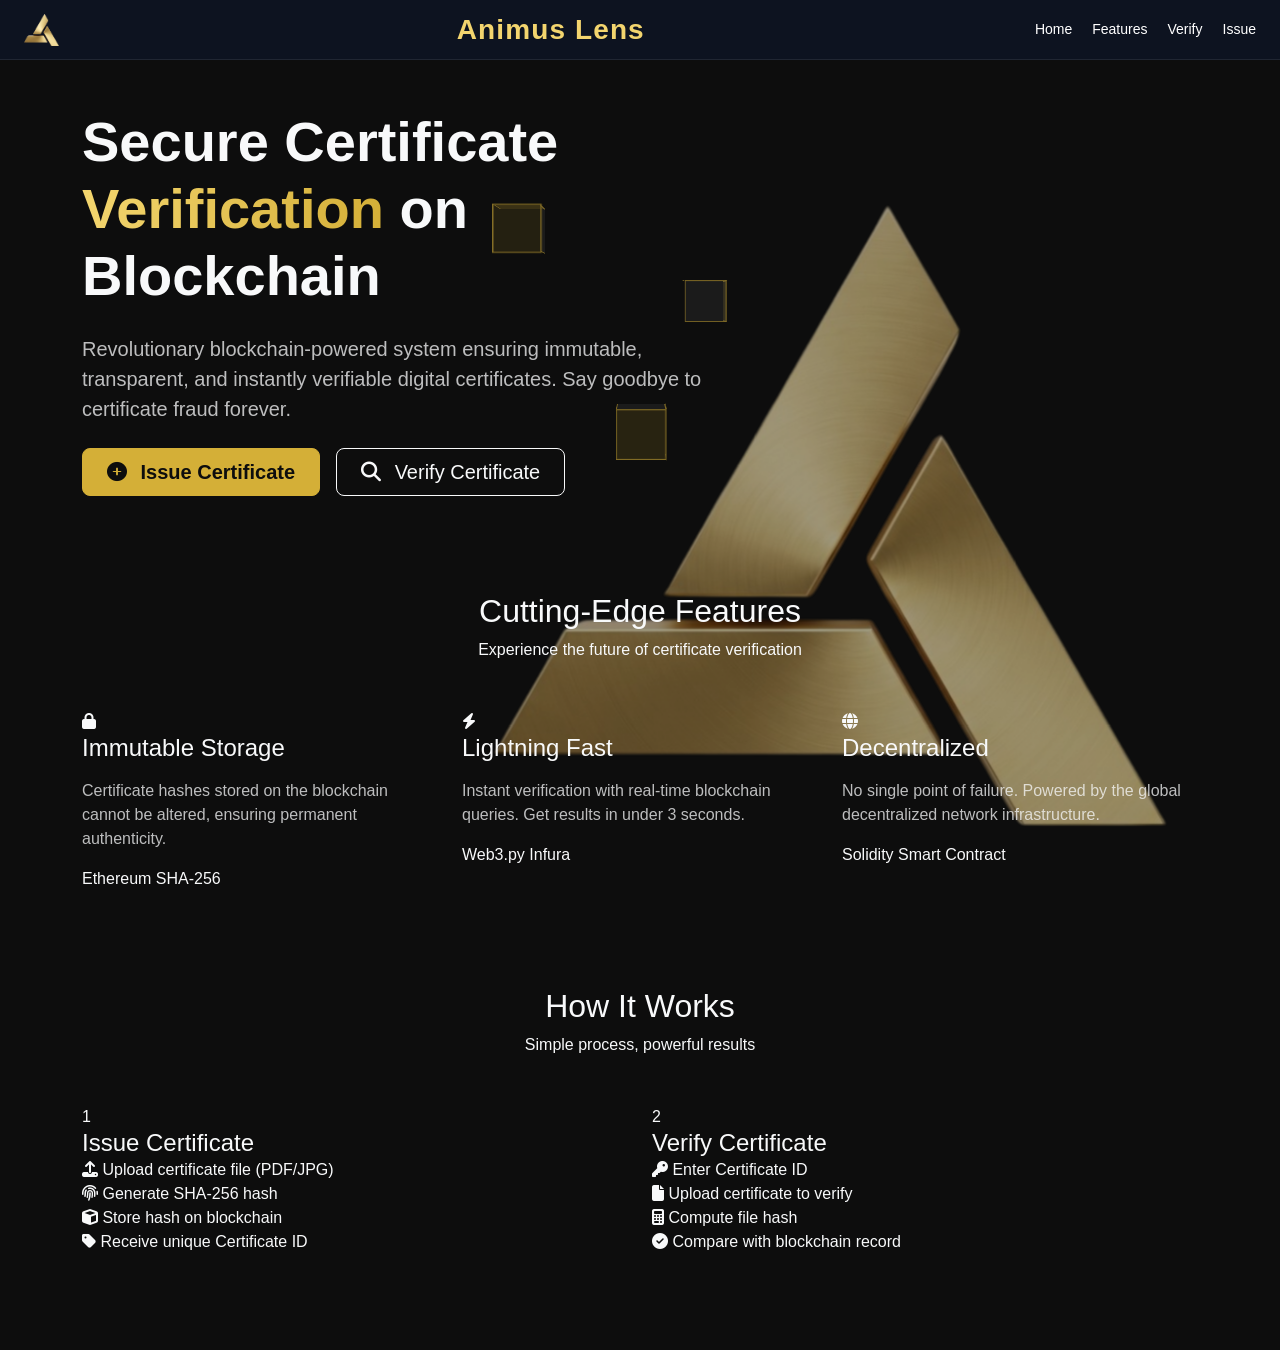
==== commit 7cf7e265: "Adding my changes. Aim removing ai slops." ====
--- a/index.html
+++ b/index.html
@@ -3,7 +3,7 @@
 <head>
   <meta charset="UTF-8">
   <meta name="viewport" content="width=device-width, initial-scale=1.0">
-  <title>SECURE-Cert - Blockchain Certificate Verification</title>
+  <title>ANIMUS LENS - Blockchain Certificate Verification</title>
 
   <!-- Bootstrap 5 CSS -->
   <link href="https://cdn.jsdelivr.net/npm/bootstrap@5.3.3/dist/css/bootstrap.min.css" rel="stylesheet">
@@ -16,7 +16,7 @@
 </head>
 <body>
   <div class="menubar" style="width:100%; height:60px; background:#0d1320; border-bottom:1px solid rgba(255,255,255,0.08); display:flex; align-items:center; justify-content:space-between; padding:0 24px; box-sizing:border-box; color:#fff;">
-    <div>ANiMUS Lens</div>
+    <img src="animus_logo.png" alt="Animus Lens Logo" style="height: 32px; margin-right: 8px;"><p style="margin:0; font-size:28px; font-weight:700; letter-spacing:0.04em; font-family:'Segoe UI', Tahoma, Geneva, Verdana, sans-serif; color:#f3d56e;">Animus Lens</p>
     <div style="display:flex; gap:20px; font-size:14px;">
       <span>Home</span>
       <span>Features</span>
@@ -47,15 +47,8 @@
           <p class="lead mb-4 text-light opacity-75">
             Revolutionary blockchain-powered system ensuring immutable, transparent, and instantly verifiable digital certificates. Say goodbye to certificate fraud forever.
           </p>
-          
-          <div class="hero-stats mb-5">
-            <div class="stat"><span class="stat-number">100%</span><small>Tamper-Proof</small></div>
-            <div class="stat"><span class="stat-number">&lt;3s</span><small>Verification</small></div>
-            <div class="stat"><span class="stat-number">24/7</span><small>Available</small></div>
-          </div>
-          
           <div class="d-flex gap-3 flex-wrap">
-            <a href="issue.html" class="btn hero-btn btn-lg px-4">
+            <a href="login.html" class="btn hero-btn btn-lg px-4">
               <i class="fas fa-plus-circle me-2"></i> Issue Certificate
             </a>
             <a href="verify.html" class="btn btn-outline-light btn-lg px-4">
@@ -165,4 +158,4 @@
     });
   </script>
 </body>
-</html>
+</html>
--- a/style.css
+++ b/style.css
@@ -29,19 +29,6 @@
   background-clip: text;
   -webkit-text-fill-color: transparent;
   color: transparent;
-}
-
-.hero-badge {
-  display: inline-block;
-  padding: 0.5rem 1.25rem;
-  background: rgba(212, 175, 55, 0.1);
-  color: var(--gold-primary);
-  border: 1px solid var(--gold-primary);
-  border-radius: 50px;
-  margin-bottom: 1.25rem;
-  font-weight: 600;
-  font-size: 0.9rem;
-  letter-spacing: 0.5px;
 }
 
 .hero-btn {
@@ -1260,4 +1247,4 @@
     width: 100%;
     justify-content: center;
   }
-}
+}
